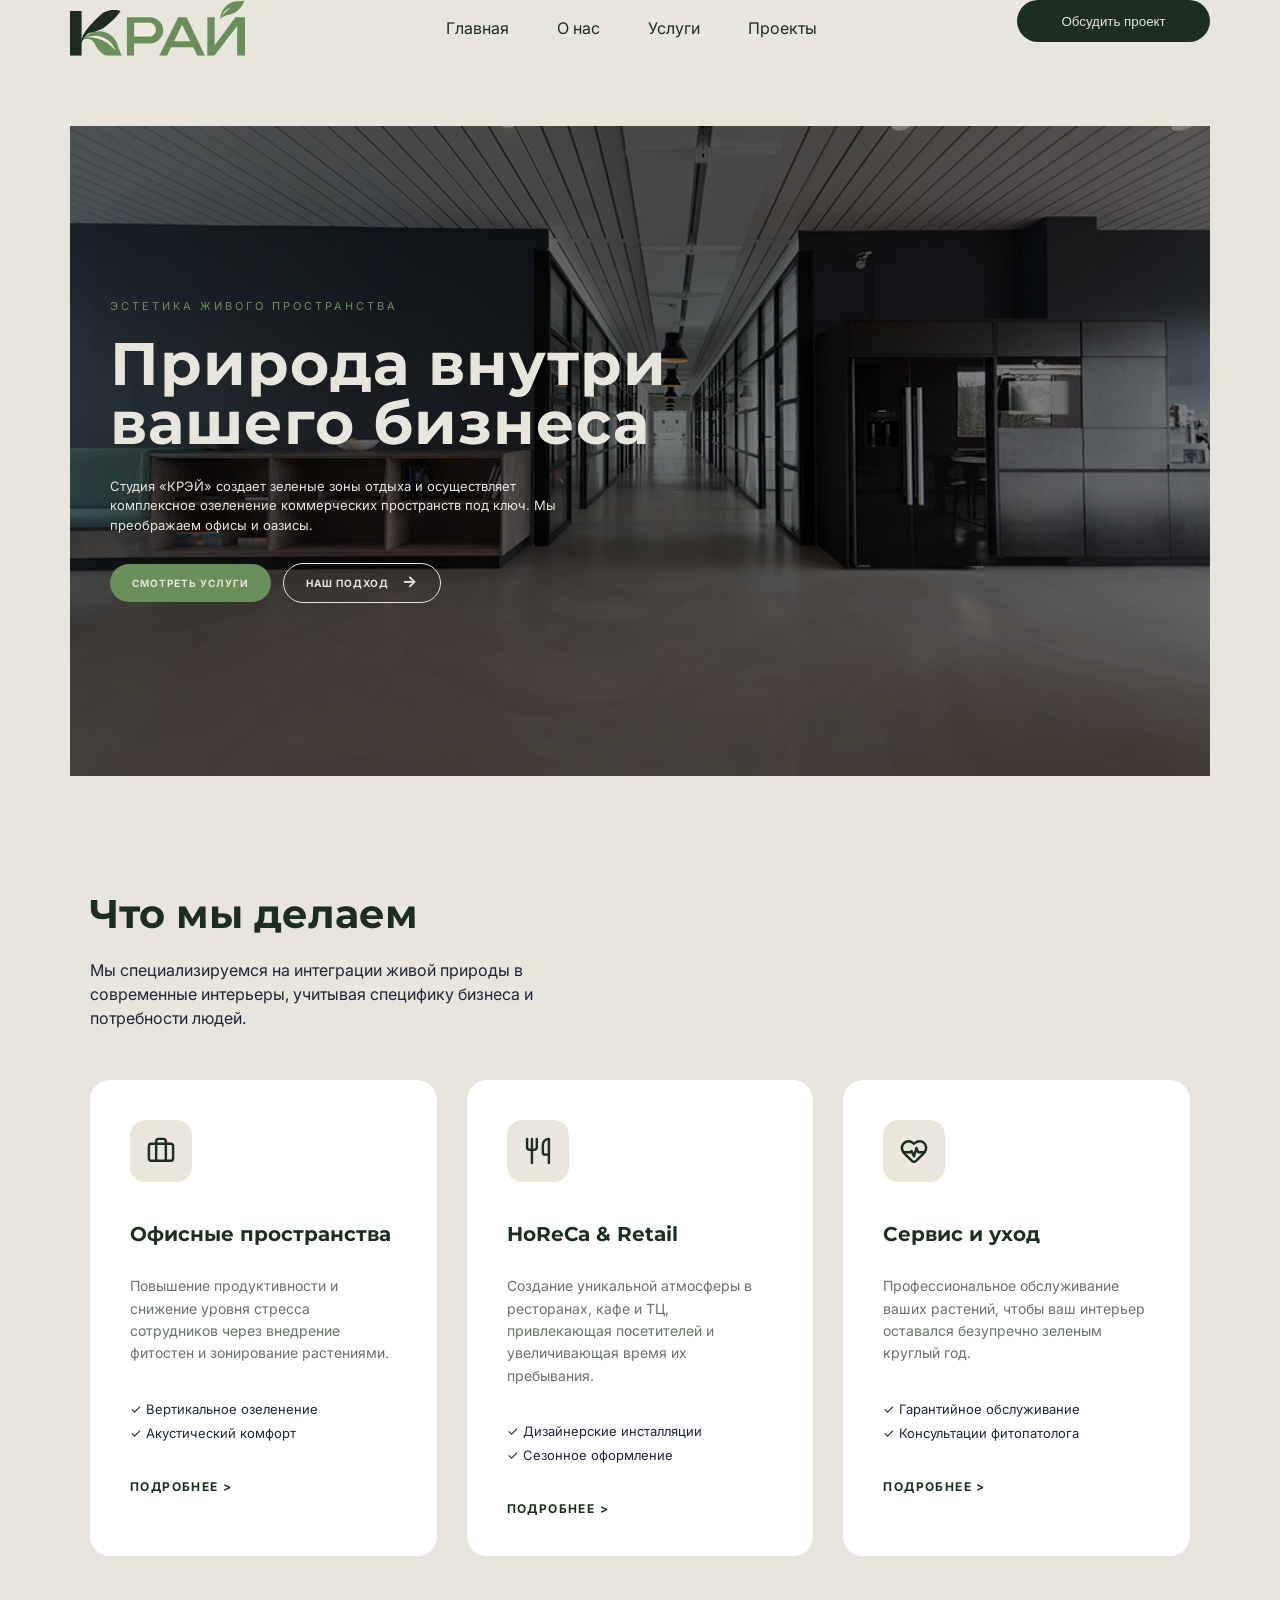
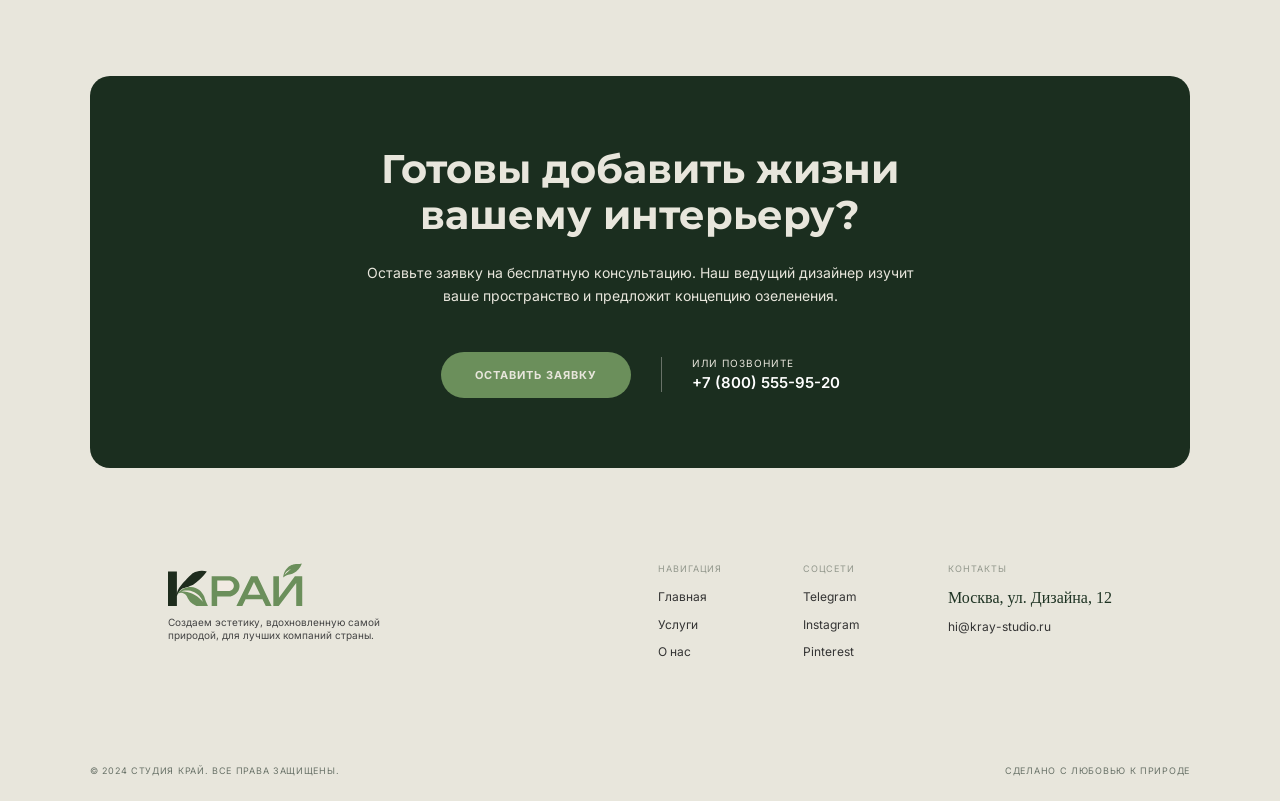
==== Index.html @ d0bf468f "доделал" ====
<!DOCTYPE html>
<html lang="en">

<head>
    <meta charset="UTF-8">
    <meta name="viewport" content="width=device-width, initial-scale=1.0">
    <title>Document</title>
    <link rel="stylesheet" href="css/index.css">
</head>

<body>
    <header class="header">
        <img src="svg/логотип КРАЙ 2.svg" alt="">
        <div class="header-center">
            <a href="">Главная</a>
            <a href="about.html">О нас</a>
            <a href="services.html">Услуги</a>
            <a href="">Проекты</a>
        </div>
        <button class="header-button">
            Обсудить проект
        </button>
        <button class="burger-button" id="burger-button" aria-label="Открыть меню">
            <img class="burger-menu" src="svg/beurger-menu.svg" alt="">
        </button>

        <nav class="mobile-menu" id="mobile-menu">
            <a href="main.html">Главная</a>
            <a href="about.html">О нас</a>
            <a href="services.html">Каталог</a>
            <a href="">Проекты</a>
        </nav>
    </header>
    <div class="content-wrapper">
        <section class="hero">
            <div class="hero-content">
                <p class="hero-subtitle">ЭСТЕТИКА ЖИВОГО ПРОСТРАНСТВА</p>

                <h1 class="hero-title">
                    Природа внутри вашего бизнеса
                </h1>

                <p class="hero-description">
                    Студия «КРЭЙ» создает зеленые зоны отдыха и осуществляет комплексное озеленение коммерческих пространств под ключ. Мы преображаем офисы и оазисы.
                </p>

                <div class="hero-buttons">
                    <a href="services.html" class="hero-button hero-button-primary">
                        Смотреть услуги
                    </a>

                    <a href="about.html" class="hero-button hero-button-secondary">
                        Наш подход
                        <span class="hero-arrow">→</span>
                    </a>
                </div>
            </div>
        </section>

        <section class="services">
            <div class="services-container">
                <h2 class="services-title">Что мы делаем</h2>
                <p class="services-subtitle">Мы специализируемся на интеграции живой природы в современные интерьеры, учитывая специфику бизнеса и потребности людей.</p>

                <div class="services-grid">

                    <div class="service-card">
                        <img class="service-icon" src="svg/case.svg" alt="">
                        <h3 class="service-name">Офисные пространства</h3>
                        <p class="service-description">Повышение продуктивности и снижение уровня стресса сотрудников через внедрение фитостен и зонирование растениями.</p>
                        <ul class="service-list">
                            <li>✓  Вертикальное озеленение</li>
                            <li>✓  Акустический комфорт</li>
                        </ul>
                        <a href="#" class="service-link">ПОДРОБНЕЕ ></a>
                    </div>


                    <div class="service-card">
                        <img class="service-icon" src="svg/fork.svg" alt="">
                        <h3 class="service-name">HoReCa & Retail</h3>
                        <p class="service-description">Создание уникальной атмосферы в ресторанах, кафе и ТЦ, привлекающая посетителей и увеличивающая время их пребывания.</p>
                        <ul class="service-list">
                            <li>✓  Дизайнерские инсталляции</li>
                            <li>✓  Сезонное оформление</li>
                        </ul>
                        <a href="#" class="service-link">ПОДРОБНЕЕ ></a>
                    </div>


                    <div class="service-card">
                        <img class="service-icon" src="svg/heart.svg" alt="">
                        <h3 class="service-name">Сервис и уход</h3>
                        <p class="service-description">Профессиональное обслуживание ваших растений, чтобы ваш интерьер оставался безупречно зеленым круглый год.</p>
                        <ul class="service-list">
                            <li>✓  Гарантийное обслуживание</li>
                            <li>✓  Консультации фитопатолога</li>
                        </ul>
                        <a href="#" class="service-link">ПОДРОБНЕЕ ></a>
                    </div>
                </div>
            </div>
        </section>
        <section class="cta">
  <div class="cta-container">
    <h2 class="cta-title">
      Готовы добавить жизни вашему интерьеру?
    </h2>

    <p class="cta-description">
      Оставьте заявку на бесплатную консультацию. Наш ведущий дизайнер изучит ваше пространство и предложит концепцию озеленения.
    </p>

    <div class="cta-row">
      <a href="#" class="cta-button">Оставить заявку</a>

      <div class="cta-contacts">
        <span class="cta-contacts-label">или позвоните</span>
        <a href="" class="cta-phone">+7 (800) 555-95-20</a>
      </div>
    </div>
  </div>
</section>
    </div>
    <footer class="site-footer">
        <div class="footer-inner">

            <div class="footer-brand">
                <img class="footer-logo" src="svg/логотип КРАЙ 2.svg" alt="">
                <p>
                    Создаем эстетику, вдохновленную самой природой, для лучших компаний страны.
                </p>
            </div>

            <div class="footer-column">
                <p class="footer-heading">НАВИГАЦИЯ</p>
                <a href="main.html">Главная</a>
                <a href="services.html">Услуги</a>
                <a href="about.html">О нас</a>
            </div>

            <div class="footer-column">
                <p class="footer-heading">СОЦСЕТИ</p>
                <a href="#">Telegram</a>
                <a href="#">Instagram</a>
                <a href="#">Pinterest</a>
            </div>

            <div class="footer-column">
                <p class="footer-heading">КОНТАКТЫ</p>
                <span>Москва, ул. Дизайна, 12</span>
                <a href="mailto:hi@kray-studio.ru">hi@kray-studio.ru</a>
            </div>

            <div class="footer-bottom">
                <p>© 2024 Студия КРАЙ. Все права защищены.</p>
                <p>Сделано с любовью к природе</p>
            </div>
        </div>
    </footer>
<div id="modal-request" class="modal-overlay">
  <div class="modal-window">
    <button type="button" class="modal-close" id="modal-close" aria-label="Закрыть">
      <img src="svg/Vector (7).svg" alt="">
    </button>

    <h2 class="modal-heading">Оставить заявку</h2>
    <p class="modal-subheading">
      Расскажите немного о задаче — мы свяжемся с вами и обсудим детали проекта
    </p>

    <form class="modal-form" >
      <div class="form-group">
        <label class="form-label" >Ваше имя</label>
        <input 
          class="form-input" 
          placeholder="Как к вам обращаться" 
        >
      </div>
      <div class="form-group">
        <label class="form-label" for="client-phone">Номер телефона</label>
        <input 
          class="form-input" 
          placeholder="+7 (___) ___-__-__" 
        >
      </div>
      <div class="form-group">
        <label class="form-label" for="client-company">Название компании</label>
        <input 
          class="form-input" 
          placeholder="Введите название компании"
        >
      </div>
      <div class="form-group">
        <label class="form-label" for="client-service">Что вас интересует?</label>
        <div class="select-wrapper">
          <select class="form-input form-select" id="client-service" required>
            <option value="" disabled selected hidden>Выпадающий список</option>
            <option value="office">Офисное озеленение</option>
            <option value="horeca">HoReCa & Retail</option>
            <option value="home">Частные интерьеры</option>
            <option value="service">Сервис и уход</option>
          </select>
        </div>
      </div>

      <div class="form-bottom">
        <button type="submit" class="form-submit-button">
          Отправить заявку
        </button>
        <p class="form-privacy">
          Нажимая на кнопку, вы соглашаетесь на обработку персональных данных
        </p>
      </div>
    </form>
  </div>
</div>
    <script>
  const headerButtons = document.querySelectorAll('.header-button');
  const requestModal = document.getElementById('modal-request');
  const closeButton = document.getElementById('modal-close');
  headerButtons.forEach(btn => {
    btn.addEventListener('click', (e) => {
      e.preventDefault();
      requestModal.classList.add('is-active');
      document.body.style.overflow = 'hidden'; 
    });
  });
  function closeModal() {
    requestModal.classList.remove('is-active');
    document.body.style.overflow = '';
  }
  closeButton.addEventListener('click', closeModal);




  const burger = document.querySelector('#burger-button');
  const menu = document.querySelector('#mobile-menu');

  burger.addEventListener('click', () => {
    menu.classList.toggle('is-open');
  });

  menu.querySelectorAll('a').forEach(link => {
    link.addEventListener('click', () => menu.classList.remove('is-open'));
  });
</script>
</body>

</html>
---- css/index.css ----
@import url('./virables.css');
@import url('https://fonts.googleapis.com/css2?family=Montserrat:wght@400;700&display=swap');
@import url('https://fonts.googleapis.com/css2?family=Inter:wght@400;700&display=swap');

body {
    background-color: var(--bg-color);
    padding: 0px var(--spacing-18);
    margin: 0;
}

.header {
    font-family: 'Inter', sans-serif;
    display: flex;
    justify-content: space-between;
    padding-bottom: var(--spacing-18);
    max-width: 1920px;
        margin: 0 auto;

}

.header-center a:hover {
    color: var(--accent-color);
}

.burger-menu {
    display: none;
}

.header-center a {
    color: var(--basis-color);

}

@media (max-width: 420px) {
    body {
        padding: 0 var(--spacing-10);
    }

    .header-center a {
        display: none;
    }

    .header-button {
        display: none;
    }

    .burger-menu {
        display: block;
    }
}

.header-button:hover {
    background-color: var(--accent-color);
    cursor: pointer;
}

.header-center {
    display: flex;
    align-items: center;
    justify-content: space-between;
    gap: 48px;
}

.header-button {
    width: 193px;
    height: 42px;
    border-radius: var(--radius-full);
    background-color: var(--basis-color);
    color: var(--bg-color);
    border: 0;
    transition:
        background-color 0.25s ease,
        color 0.25s ease,
        transform 0.25s ease;
}

.header-button:hover {
    transform: translateY(-2px);
}

.content-wrapper {
    max-width: 1920px;
    margin: 0 auto;
}

h1 {
    font-size: 80px;
    color: var(--basis-color);
    margin-bottom: 20px;
    font-family: 'Montserrat', sans-serif;
}

h2 {
    font-size: 32px;
    margin-bottom: 20px;
    font-family: 'Montserrat', sans-serif;
}

* {
    box-sizing: border-box;
}

img {
    display: block;
    max-width: 100%;
}

h3 {
    font-size: 20px;
    font-family: 'Montserrat', sans-serif;
}

a {
    text-decoration: none;
}

p {
    font-family: 'Inter', sans-serif;
}




.hero {
    position: relative;
    min-height: 650px;
    display: flex;
    align-items: center;
    overflow: hidden;
    background-image: url("../img/bg-home.png");
    background-position: center;
    background-size: cover;
    background-repeat: no-repeat;
}



.hero-content {
    position: relative;
    z-index: 1;
    width: 100%;
    max-width: 1920px;
    margin: 0 auto;
    padding: 80px 40px;

}

.hero-subtitle {
    margin: 0 0 22px;
    color: var(--accent-color);
    font-size: 11px;
    letter-spacing: 3px;
    text-transform: uppercase;
}

.hero-title {
    max-width: 650px;
    margin: 0 0 24px;
    font-size: 60px;
    font-weight: 700;
    line-height: 0.98;
    letter-spacing: 1px;
    color: var(--bg-color);
}

.hero-description {
    max-width: 470px;
    margin: 0 0 28px;
    color: var(--bg-color);
    font-size: 13px;
    line-height: 1.5;
    font-family: 'Inter', sans-serif;
}

.hero-buttons {
    display: flex;
    align-items: center;
    gap: 12px;
    font-family: 'Inter', sans-serif;
}

.hero-button {
    min-width: 145px;
    padding: 13px 22px;
    border-radius: 30px;
    font-size: 10px;
    font-weight: 700;
    letter-spacing: 1px;
    text-align: center;
    text-decoration: none;
    text-transform: uppercase;
    transition:
        background-color 0.25s ease,
        color 0.25s ease,
        transform 0.25s ease;
}

.hero-button:hover {
    transform: translateY(-2px);
}

.hero-button-primary {
    color: var(--bg-color);
    background-color: var(--accent-color);
}

.hero-button-primary:hover {
    background-color: var(--accent-color);
}

.hero-button-secondary {
    color: var(--bg-color);
    border: 1px solid var(--bg-color);
    background-color: transparent;
}

.hero-button-secondary:hover {
    background-color: var(--accent-color);
}

.hero-arrow {
    margin-left: 10px;
    font-size: 16px;
    line-height: 0;
}

@media (max-width: 402px) {
    .hero {
        min-height: 400px;
        padding: 40 20px 0px 20px;
        align-items: flex-start;

    }



    .hero-content {
        padding: 80px 20px;
    }

    .hero-subtitle {
        margin-bottom: 26px;
        font-size: 9px;
        letter-spacing: 2px;
    }

    .hero-title {
        margin: 0 0 12px;
        font-size: 28px;
        line-height: 1.05;
        letter-spacing: -1px;
    }

    .hero-description {
        display: none;
    }

    .hero-buttons {
        display: flex;
        flex-direction: column;
        gap: 24px;

    }

    .hero-button {
        width: 100%;
        max-width: 200px;
        padding: 16px 22px;
        font-size: 10px;
    }

    .hero-button-secondary {
        padding-top: 15px;
        padding-bottom: 15px;
    }
}




.services {
    padding: 80px 20px;
    color: #1e2538;
}

.services-container {
    max-width: 1920px;
    margin: 0 auto;
}

.services-title {
    font-size: 40px;
    margin-bottom: 20px;
    color: var(--basis-color);
}

.services-subtitle {
    max-width: 500px;
    margin-bottom: 50px;
    line-height: 1.5;
    font-family: 'Inter', sans-serif;
}

.services-grid {
    display: grid;
    grid-template-columns: repeat(3, 1fr);
    gap: 30px;
}

.service-card {
    background: var(--white-color);
    padding: 40px;
    border-radius: 20px;
    display: flex;
    flex-direction: column;
    
}

.service-icon {
    width: 62px;
    height: 62px;
    margin-bottom: 20px;
}

.service-name {
    font-size: 20px;
    color: var(--basis-color);
    margin-bottom: 15px;
}

.service-description {
    font-size: 14px;
    line-height: 1.6;
    margin-bottom: 20px;
    color: var(--text-color);
    font-family: 'Inter', sans-serif;
}

.service-list {
    list-style: none;
    padding: 0;
    margin-bottom: 30px;

}

.service-list li {
    font-size: 13px;
    margin-bottom: 8px;
    font-family: 'Inter', sans-serif;
    position: relative;

}



.service-link {
    font-size: 12px;
    font-weight: bold;
    text-decoration: none;
    color: var(--basis-color);
    font-family: 'Inter', sans-serif;
    letter-spacing: 1.4px;
}


@media (max-width: 992px) {
    .services-grid {
        grid-template-columns: repeat(2, 1fr);
    }
}


@media (max-width: 402px) {
    .services-title {
        font-size: 32px;
    }

    .services-grid {
        grid-template-columns: 1fr;
    }

    .service-card {
        padding: 25px;
    }
}


.cta {
    padding: 40px 20px;

}

.cta-container {
    max-width: 1920px;
    margin: 0 auto;
    padding: 70px 60px;
    border-radius: 20px;
    background-color: var(--basis-color);
    color: var(--bg-color);
    text-align: center;
}

.cta-title {
    max-width: 700px;
    margin: 0 auto 24px;
    font-size: 40px;
    font-weight: 700;
    line-height: 1.15;
}

.cta-description {
    max-width: 560px;
    margin: 0 auto 45px;
    font-size: 14px;
    line-height: 1.6;
    color: var(--bg-color);
    font-family: 'Inter', sans-serif;
}

.cta-row {
    display: flex;
    align-items: center;
    justify-content: center;
    gap: 30px;
}

.cta-button {
    padding: 16px 34px;
    border-radius: 30px;
    background-color: var(--accent-color);
    color: var(--bg-color);
    font-size: 11px;
    font-family: 'Inter', sans-serif;
    font-weight: 700;
    letter-spacing: 1px;
    text-transform: uppercase;
    text-decoration: none;
    transition: background-color 0.25s ease, transform 0.25s ease;
}

.cta-button:hover {
    transform: translateY(-2px);
}

.cta-contacts {
    display: flex;
    flex-direction: column;
    align-items: flex-start;
    padding-left: 30px;
    border-left: 1px solid var(--text-color);
}

.cta-contacts-label {
    margin-bottom: 4px;
    font-family: 'Inter', sans-serif;
    font-size: 10px;
    letter-spacing: 1px;
    text-transform: uppercase;
    color: rgba(255, 255, 255, 0.6);
    color: var(--bg-color);
}

.cta-phone {
    font-size: 15px;
    color: var(--bg-color);
    font-weight: 600;
    font-family: 'Inter', sans-serif;
    color: #ffffff;
    text-decoration: none;
    transition: color 0.25s ease;
}

.cta-phone:hover {
    color: #739b65;
}


@media (max-width: 992px) {
    .cta-container {
        padding: 60px 40px;
    }

    .cta-title {
        font-size: 32px;
    }
}


@media (max-width: 500px) {
    .cta-container {
        padding: 50px 25px;
        border-radius: 16px;
    }

    .cta-title {
        font-size: 26px;
    }

    .cta-description {
        margin-bottom: 35px;
        font-size: 13px;
    }

    .cta-row {
        flex-direction: column;
        gap: 25px;
    }

    .cta-contacts {
        padding-left: 0;
        border-left: none;
        align-items: center;
    }

    .cta-button {
        width: 100%;
        max-width: 280px;
    }
}









.modal-overlay {
  display: none; 
  position: fixed;
  top: 0; left: 0;
  width: 100%; height: 100%;
  background: rgba(0, 0, 0, 0.6);
  z-index: 10000;
  justify-content: center;
  align-items: center;
  opacity: 0;
  transition: opacity 0.3s ease;
}

.modal-overlay.active {
  display: flex;
  opacity: 1;
}

.modal-content {
  background: var(--bg-color);
  padding: 40px;
  border-radius: 20px;
  max-width: 400px;
  width: 90%;
  position: relative;
  text-align: center;
}

.close-btn {
  position: absolute; top: 15px; right: 20px;
  background: none; border: none; font-size: 30px; cursor: pointer;
}












.modal-overlay {
  position: fixed;
  background-color: rgba(0, 0, 0, 0.45);
  font-family: 'Montserrat', sans-serif;
  display: flex;
  align-items: center;
  justify-content: center;
  padding: 20px;
  opacity: 0;
  visibility: hidden;
  transition: opacity 0.25s ease, visibility 0.25s ease;
}

.modal-overlay.is-active {
  opacity: 1;
  visibility: visible;
}


.modal-window {
  position: relative;
  width: 100%;
  max-width: 580px;
  background-color: var(--bg-color); 
  border-radius: 12px;
  padding: 44px 50px 36px;
  box-shadow: 0 20px 45px rgba(0, 0, 0, 0.15);
  transform: translateY(15px);
  transition: transform 0.25s ease;
  max-height: 94vh;
  overflow-y: auto;
}




.modal-close {
  position: absolute;
  top: 24px;
  right: 28px;
  background: none;
  border: none;
  cursor: pointer;
  padding: 4px;
  color: #1e2538;
  display: flex;
  align-items: center;
  justify-content: center;

}

.modal-heading {
  margin: 0 0 14px;
  font-size: 26px;
  font-weight: 700;
  color: var(--basis-color);
  text-align: center;

}

.modal-subheading {
  margin: 0 auto 34px;
  max-width: 410px;
  font-size: 13px;
  line-height: 1.45;
  color: var(--text-color);
  text-align: center;
}

.modal-form {
  display: flex;
  flex-direction: column;
  gap: 20px;
}

.form-group {
  display: flex;
  flex-direction: column;
  align-items: flex-start;
  width: 100%;
}

.form-label {
  font-size: 12.5px;
  color: var(--text-color);
  margin-bottom: 8px;
  font-weight: 500;
}

.form-input {
  width: 100%;
  height: 48px;
  padding: 0 18px;
  background-color: transparent;
  border: 1px solid var(--black-color);
  border-radius: 9px;
  font-size: 14px;
  color: #1e2538;
  outline: none;
  transition: border-color 0.2s ease, background-color 0.2s ease;
}





.select-wrapper {
  position: relative;
  width: 100%;
}

.form-select {
  appearance: none;
  cursor: pointer;
  padding-right: 40px;
}




.form-bottom {
  display: flex;
  flex-direction: column;
  align-items: center;
  margin-top: 10px;
}

.form-submit-button {
  background-color: var(--basis-color); 
  color: #ffffff;
  border: none;
  border-radius: 9px;
  padding: 14px 44px;
  font-size: 14px;
  font-weight: 600;
  cursor: pointer;
  transition: background-color 0.2s ease, transform 0.15s ease;
}

.form-submit-button:hover {
  background-color: var(--basis-color);
  transform: translateY(-1px);
}

.form-submit-button:active {
  transform: translateY(0);
}

.form-privacy {
  margin: 16px 0 0;
  font-size: 10.5px;
  color: var(--additional-color);
  text-align: center;
}

@media (max-width: 768px) {
  .modal-window {
    max-width: 500px;
    padding: 36px 36px 28px;
  }

  .modal-heading {
    font-size: 23px;
  }

  .modal-subheading {
    margin-bottom: 26px;
    font-size: 12.5px;
  }

  .form-input {
    height: 44px;
    font-size: 13.5px;
  }
}

@media (max-width: 480px) {
  .modal-overlay {
    padding: 12px;
  }

  .modal-window {
    padding: 30px 20px 24px;
    border-radius: 10px;
  }

  .modal-close {
    top: 16px;
    right: 16px;
  }

  .modal-heading {
    font-size: 20px;
  }

  .modal-subheading {
    font-size: 12px;
    margin-bottom: 20px;
  }
  l-form {
    gap: 15px;
  }

  .form-label {
    font-size: 12px;
    margin-bottom: 6px;
  }

  .form-input {
    height: 42px;
    padding: 0 14px;
    font-size: 13px;
  }

  .form-submit-button {
    width: 100%;
    padding: 13px 20px;
  }

  .form-privacy {
    font-size: 10px;
    line-height: 1.35;
  }
}













.site-footer {
    color: var(--basis-color);
    width: 100%;
    color: var(--color-dark, #1e3323);
    padding: 55px 20px 25px;
}

.footer-inner {
    max-width: 1920px;
    min-height: 190px;
    margin: 0 auto;

    display: flex;
    flex-wrap: wrap;
    align-items: flex-start;
    gap: 70px;
    justify-content: center;
    position: relative;
}

.footer-brand {
    width: 420px;
}

.footer-logo {
    max-width: 135px;
    max-height: 43px;
    margin-bottom: 5px;
    font-weight: bold;
    text-decoration: none;
}

.footer-brand p {
    max-width: 250px;
    font-size: 10px;
    line-height: 1.35;
    color: #444;
}

.footer-column {
    display: flex;
    flex-direction: column;
    gap: 12px;
    min-width: 75px;
}

.footer-column a {
    font-size: 12px;
    font-family: 'Inter', sans-serif;
}

.footer-heading {
    margin: 0 0 3px;
    color: #92978c;
    font-size: 9px;
    letter-spacing: 1px;
}

.footer-column a,
.footer-column p:not(.footer-heading) {
    margin: 0;
    color: #333;
    font-size: 12px;
    line-height: 1.3;
    text-decoration: none;
}

.footer-column a:hover {
    color: var(--accent-color);
}

.footer-bottom {
    width: 100%;
    margin-top: auto;
    padding-top: 35px;

    display: flex;
    justify-content: space-between;
    gap: 20px;

    color: var(--text-color);
    font-size: 9px;
    text-transform: uppercase;
    letter-spacing: 0.7px;
}

.footer-bottom p {
    margin: 0;
}



@media (max-width: 1024px) {
    .footer-inner {
        gap: 40px;
    }

    .footer-brand {
        width: 330px;
    }
}



@media (max-width: 402px) {
    .site-footer {
        padding: 40px 16px 30px;
    }

    .footer-inner {
        flex-direction: column;
        align-items: flex-start;
        gap: 0;
    }

    .footer-brand {
        width: 100%;
        margin-bottom: 28px;
    }

    .footer-logo {
        max-width: 100px;
        max-height: 30px;
    }

    .footer-brand p {
        max-width: 100%;
        font-size: 11px;
        line-height: 1.45;
        color: #4a4f45;
    }

    .footer-column {
        width: 100%;
        margin-bottom: 26px;
        gap: 10px;
    }

    .footer-heading {
        font-size: 9.5px;
        letter-spacing: 1.2px;
        margin-bottom: 6px;
        color: #92978c;
    }

    .footer-column a,
    .footer-column p:not(.footer-heading) {
        font-size: 12px;
        line-height: 1.4;
        color: #2b3127;
    }

    .footer-bottom {
        width: 100%;
        margin-top: 15px;
        padding-top: 25px;
        flex-direction: column;
        align-items: center;
        text-align: center;
    }

    .footer-bottom p {
        font-size: 7px;
        letter-spacing: 0.8px;
        color: #60665a;
    }
}





.burger-button,
.mobile-menu {
  display: none;
}

/* Бургер и меню появляются при ширине 402 px и меньше */
@media (max-width: 402px) {
  .burger-button {
    display: block;
    border: 0;
    padding: 8px;
    background: none;
    cursor: pointer;
  }

  .burger-menu {
    display: block;
    width: 28px;
    height: 28px;
  }

  .mobile-menu.is-open {
    position: absolute;
    top: 100%;
    right: 0;
    z-index: 10;
    display: flex;
    flex-direction: column;
    gap: 18px;
    width: min(260px, 100vw);
    padding: 24px;
    background: var(--basis-color);
    border-radius: 0 0 12px 12px;
  }

  .mobile-menu a {
    color: var(--white-color);
    font-size: 18px;
    text-decoration: none;
  }
}



header {
  position: relative;
}
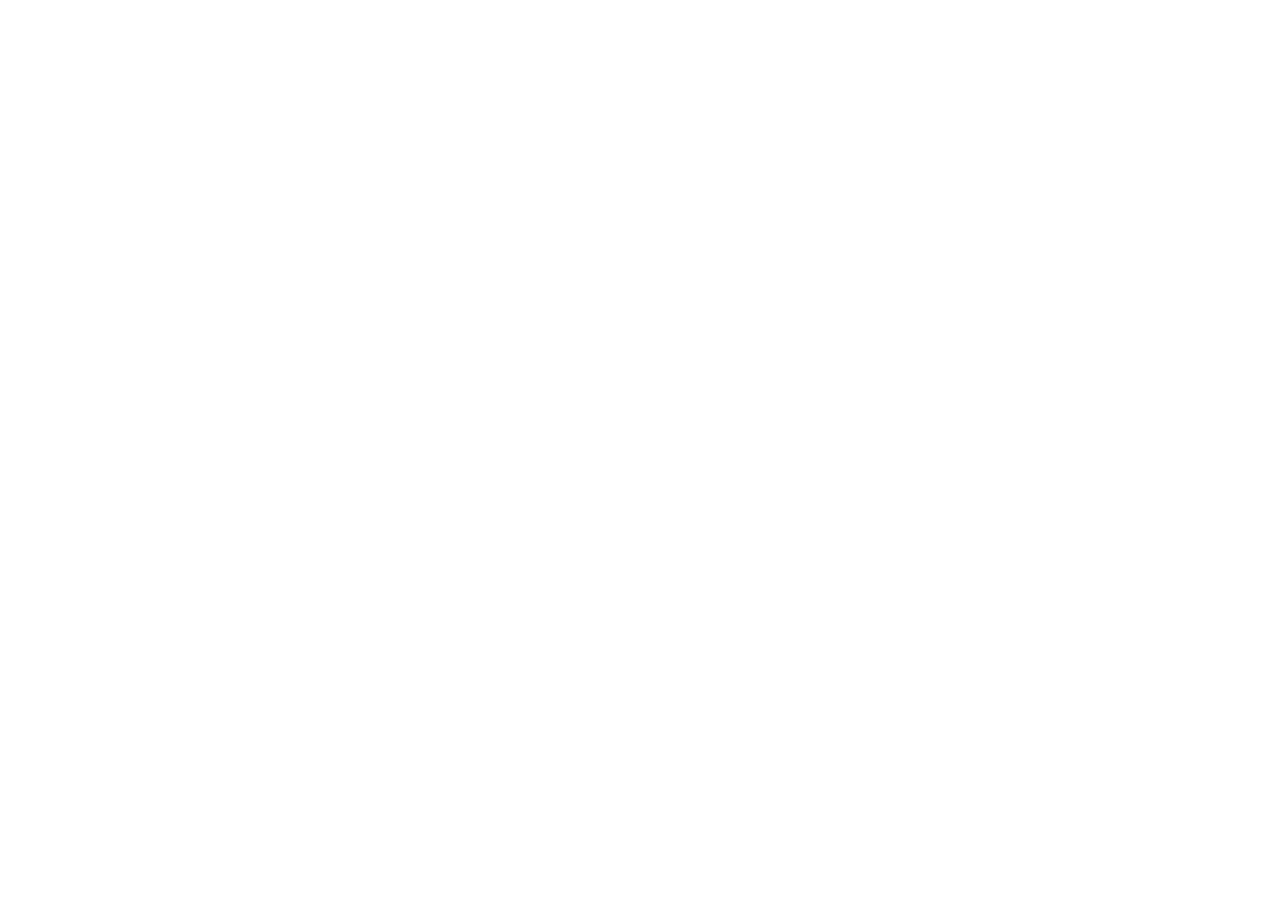
==== commit d07145f6: "доделал" ====
--- a/Index.html
+++ b/Index.html
@@ -1,251 +1,11 @@
 <!DOCTYPE html>
 <html lang="en">
-
 <head>
     <meta charset="UTF-8">
     <meta name="viewport" content="width=device-width, initial-scale=1.0">
     <title>Document</title>
-    <link rel="stylesheet" href="css/index.css">
 </head>
-
 <body>
-    <header class="header">
-        <img src="svg/логотип КРАЙ 2.svg" alt="">
-        <div class="header-center">
-            <a href="">Главная</a>
-            <a href="about.html">О нас</a>
-            <a href="services.html">Услуги</a>
-            <a href="">Проекты</a>
-        </div>
-        <button class="header-button">
-            Обсудить проект
-        </button>
-        <button class="burger-button" id="burger-button" aria-label="Открыть меню">
-            <img class="burger-menu" src="svg/beurger-menu.svg" alt="">
-        </button>
-
-        <nav class="mobile-menu" id="mobile-menu">
-            <a href="main.html">Главная</a>
-            <a href="about.html">О нас</a>
-            <a href="services.html">Каталог</a>
-            <a href="">Проекты</a>
-        </nav>
-    </header>
-    <div class="content-wrapper">
-        <section class="hero">
-            <div class="hero-content">
-                <p class="hero-subtitle">ЭСТЕТИКА ЖИВОГО ПРОСТРАНСТВА</p>
-
-                <h1 class="hero-title">
-                    Природа внутри вашего бизнеса
-                </h1>
-
-                <p class="hero-description">
-                    Студия «КРЭЙ» создает зеленые зоны отдыха и осуществляет комплексное озеленение коммерческих пространств под ключ. Мы преображаем офисы и оазисы.
-                </p>
-
-                <div class="hero-buttons">
-                    <a href="services.html" class="hero-button hero-button-primary">
-                        Смотреть услуги
-                    </a>
-
-                    <a href="about.html" class="hero-button hero-button-secondary">
-                        Наш подход
-                        <span class="hero-arrow">→</span>
-                    </a>
-                </div>
-            </div>
-        </section>
-
-        <section class="services">
-            <div class="services-container">
-                <h2 class="services-title">Что мы делаем</h2>
-                <p class="services-subtitle">Мы специализируемся на интеграции живой природы в современные интерьеры, учитывая специфику бизнеса и потребности людей.</p>
-
-                <div class="services-grid">
-
-                    <div class="service-card">
-                        <img class="service-icon" src="svg/case.svg" alt="">
-                        <h3 class="service-name">Офисные пространства</h3>
-                        <p class="service-description">Повышение продуктивности и снижение уровня стресса сотрудников через внедрение фитостен и зонирование растениями.</p>
-                        <ul class="service-list">
-                            <li>✓  Вертикальное озеленение</li>
-                            <li>✓  Акустический комфорт</li>
-                        </ul>
-                        <a href="#" class="service-link">ПОДРОБНЕЕ ></a>
-                    </div>
-
-
-                    <div class="service-card">
-                        <img class="service-icon" src="svg/fork.svg" alt="">
-                        <h3 class="service-name">HoReCa & Retail</h3>
-                        <p class="service-description">Создание уникальной атмосферы в ресторанах, кафе и ТЦ, привлекающая посетителей и увеличивающая время их пребывания.</p>
-                        <ul class="service-list">
-                            <li>✓  Дизайнерские инсталляции</li>
-                            <li>✓  Сезонное оформление</li>
-                        </ul>
-                        <a href="#" class="service-link">ПОДРОБНЕЕ ></a>
-                    </div>
-
-
-                    <div class="service-card">
-                        <img class="service-icon" src="svg/heart.svg" alt="">
-                        <h3 class="service-name">Сервис и уход</h3>
-                        <p class="service-description">Профессиональное обслуживание ваших растений, чтобы ваш интерьер оставался безупречно зеленым круглый год.</p>
-                        <ul class="service-list">
-                            <li>✓  Гарантийное обслуживание</li>
-                            <li>✓  Консультации фитопатолога</li>
-                        </ul>
-                        <a href="#" class="service-link">ПОДРОБНЕЕ ></a>
-                    </div>
-                </div>
-            </div>
-        </section>
-        <section class="cta">
-  <div class="cta-container">
-    <h2 class="cta-title">
-      Готовы добавить жизни вашему интерьеру?
-    </h2>
-
-    <p class="cta-description">
-      Оставьте заявку на бесплатную консультацию. Наш ведущий дизайнер изучит ваше пространство и предложит концепцию озеленения.
-    </p>
-
-    <div class="cta-row">
-      <a href="#" class="cta-button">Оставить заявку</a>
-
-      <div class="cta-contacts">
-        <span class="cta-contacts-label">или позвоните</span>
-        <a href="" class="cta-phone">+7 (800) 555-95-20</a>
-      </div>
-    </div>
-  </div>
-</section>
-    </div>
-    <footer class="site-footer">
-        <div class="footer-inner">
-
-            <div class="footer-brand">
-                <img class="footer-logo" src="svg/логотип КРАЙ 2.svg" alt="">
-                <p>
-                    Создаем эстетику, вдохновленную самой природой, для лучших компаний страны.
-                </p>
-            </div>
-
-            <div class="footer-column">
-                <p class="footer-heading">НАВИГАЦИЯ</p>
-                <a href="main.html">Главная</a>
-                <a href="services.html">Услуги</a>
-                <a href="about.html">О нас</a>
-            </div>
-
-            <div class="footer-column">
-                <p class="footer-heading">СОЦСЕТИ</p>
-                <a href="#">Telegram</a>
-                <a href="#">Instagram</a>
-                <a href="#">Pinterest</a>
-            </div>
-
-            <div class="footer-column">
-                <p class="footer-heading">КОНТАКТЫ</p>
-                <span>Москва, ул. Дизайна, 12</span>
-                <a href="mailto:hi@kray-studio.ru">hi@kray-studio.ru</a>
-            </div>
-
-            <div class="footer-bottom">
-                <p>© 2024 Студия КРАЙ. Все права защищены.</p>
-                <p>Сделано с любовью к природе</p>
-            </div>
-        </div>
-    </footer>
-<div id="modal-request" class="modal-overlay">
-  <div class="modal-window">
-    <button type="button" class="modal-close" id="modal-close" aria-label="Закрыть">
-      <img src="svg/Vector (7).svg" alt="">
-    </button>
-
-    <h2 class="modal-heading">Оставить заявку</h2>
-    <p class="modal-subheading">
-      Расскажите немного о задаче — мы свяжемся с вами и обсудим детали проекта
-    </p>
-
-    <form class="modal-form" >
-      <div class="form-group">
-        <label class="form-label" >Ваше имя</label>
-        <input 
-          class="form-input" 
-          placeholder="Как к вам обращаться" 
-        >
-      </div>
-      <div class="form-group">
-        <label class="form-label" for="client-phone">Номер телефона</label>
-        <input 
-          class="form-input" 
-          placeholder="+7 (___) ___-__-__" 
-        >
-      </div>
-      <div class="form-group">
-        <label class="form-label" for="client-company">Название компании</label>
-        <input 
-          class="form-input" 
-          placeholder="Введите название компании"
-        >
-      </div>
-      <div class="form-group">
-        <label class="form-label" for="client-service">Что вас интересует?</label>
-        <div class="select-wrapper">
-          <select class="form-input form-select" id="client-service" required>
-            <option value="" disabled selected hidden>Выпадающий список</option>
-            <option value="office">Офисное озеленение</option>
-            <option value="horeca">HoReCa & Retail</option>
-            <option value="home">Частные интерьеры</option>
-            <option value="service">Сервис и уход</option>
-          </select>
-        </div>
-      </div>
-
-      <div class="form-bottom">
-        <button type="submit" class="form-submit-button">
-          Отправить заявку
-        </button>
-        <p class="form-privacy">
-          Нажимая на кнопку, вы соглашаетесь на обработку персональных данных
-        </p>
-      </div>
-    </form>
-  </div>
-</div>
-    <script>
-  const headerButtons = document.querySelectorAll('.header-button');
-  const requestModal = document.getElementById('modal-request');
-  const closeButton = document.getElementById('modal-close');
-  headerButtons.forEach(btn => {
-    btn.addEventListener('click', (e) => {
-      e.preventDefault();
-      requestModal.classList.add('is-active');
-      document.body.style.overflow = 'hidden'; 
-    });
-  });
-  function closeModal() {
-    requestModal.classList.remove('is-active');
-    document.body.style.overflow = '';
-  }
-  closeButton.addEventListener('click', closeModal);
-
-
-
-
-  const burger = document.querySelector('#burger-button');
-  const menu = document.querySelector('#mobile-menu');
-
-  burger.addEventListener('click', () => {
-    menu.classList.toggle('is-open');
-  });
-
-  menu.querySelectorAll('a').forEach(link => {
-    link.addEventListener('click', () => menu.classList.remove('is-open'));
-  });
-</script>
+    
 </body>
-
 </html>
